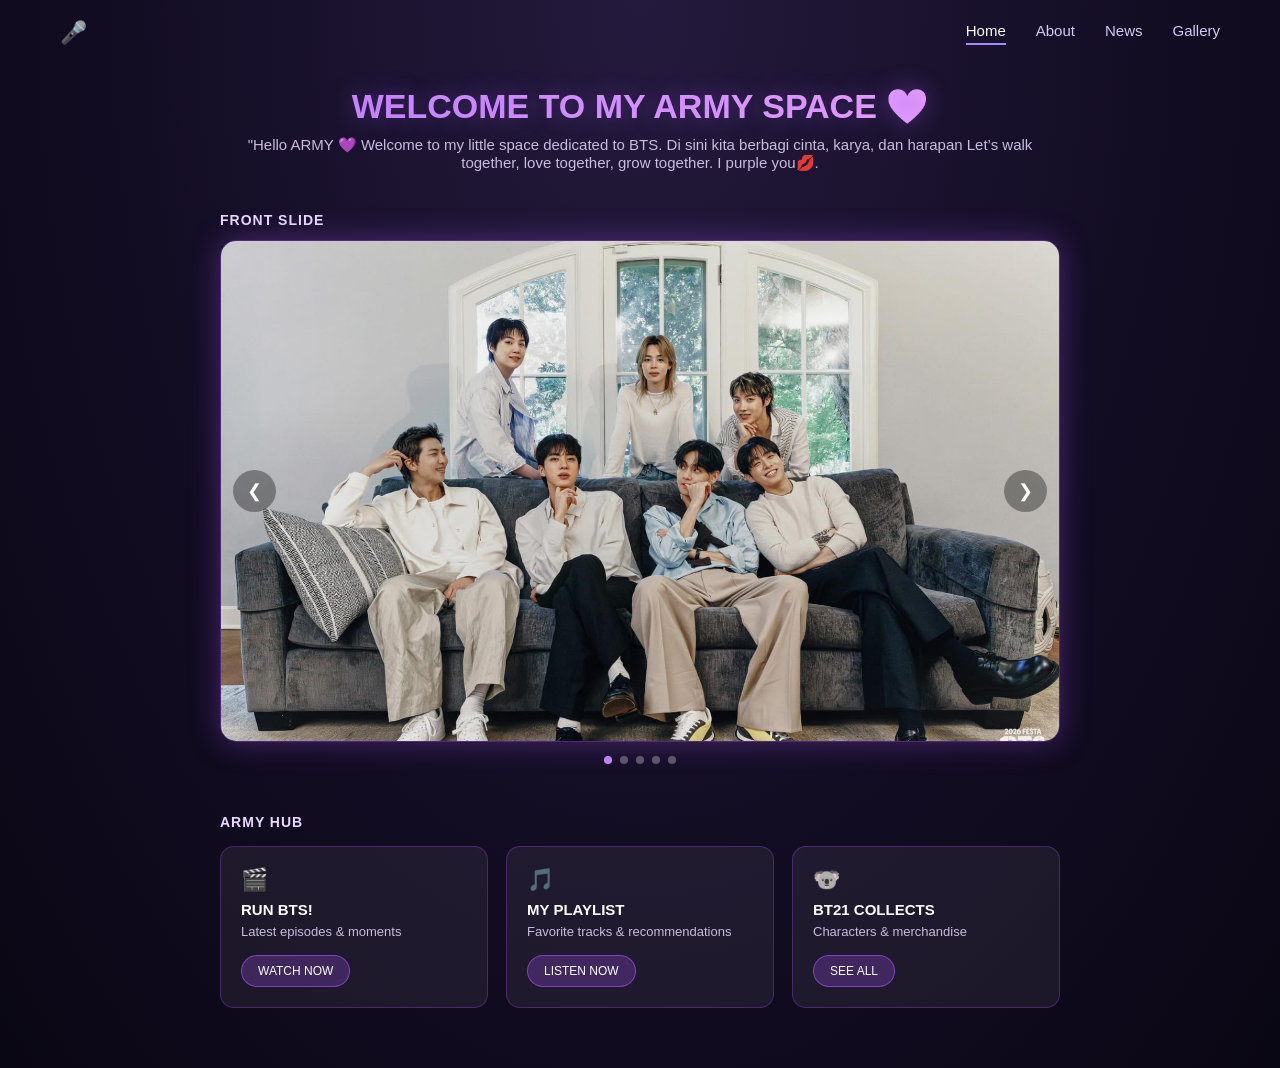
==== index.html @ 941690b8 "Add files via upload" ====
<!DOCTYPE html>
<html lang="id">
<head>
<meta charset="UTF-8">
<meta name="viewport" content="width=device-width, initial-scale=1.0">
<title>My ARMY Space</title>
<link rel="stylesheet" href="style.css">
</head>
<body>

  <!-- NAVBAR -->
  <header class="navbar">
    <div class="logo">🎤</div>
    <nav class="nav-links">
      <a href="index.html" class="active">Home</a>
      <a href="about.html">About</a>
      <a href="#">News</a>
      <a href="gallery.html">Gallery</a>
    </nav>
  </header>

  <!-- MAIN CONTENT -->
  <main class="container">

    <!-- HERO / TITLE -->
    <section class="hero">
      <h1>WELCOME TO MY ARMY SPACE <span>💜</span></h1>
      <p class="subtitle">"Hello ARMY 💜  
Welcome to my little space dedicated to BTS.  
 Di sini kita berbagi cinta, karya, dan harapan
Let’s walk together, love together, grow together.  
I purple you💋.</p>
    </section>

    <!-- SLIDER -->
    <section class="slider-section">
      <div class="slider-header">
        <h3>FRONT SLIDE</h3>
      </div>

      <div class="slider" id="slider">
        <button class="arrow arrow-left" id="prevBtn">&#10094;</button>

        <div class="slide-track" id="sliderTrack">
<div class="slide" style="background-image:url('imges/foto1.jpeg'); background-size:cover; background-position:center;"></div>
<div class="slide" style="background-image:url('imges/foto2\ \(2\).jpeg'); background-size:cover; background-position:center;"></div>
<div class="slide" style="background-image:url('imges/foto3.jpeg'); background-size:cover; background-position:center;"></div>
<div class="slide" style="background-image:url('imges/foto4.jpeg'); background-size:cover; background-position:center;"></div>
<div class="slide" style="background-image:url('imges/foto5\ \(2\).jpeg'); background-size:cover; background-position:center;"></div>
        </div>

        <button class="arrow arrow-right" id="nextBtn">&#10095;</button>
      </div>

      <div class="dots" id="dots"></div>
    </section>

    <!-- ARMY HUB -->
    <section class="hub-section">
      <h3>ARMY HUB</h3>
      <div class="hub-cards">

        <div class="card">
          <div class="card-icon">🎬</div>
          <h4>RUN BTS!</h4>
          <p>Latest episodes & moments</p>
          <button class="btn">WATCH NOW</button>
        </div>

        <div class="card">
          <div class="card-icon">🎵</div>
          <h4>MY PLAYLIST</h4>
          <p>Favorite tracks & recommendations</p>
          <button class="btn">LISTEN NOW</button>
        </div>

        <div class="card">
          <div class="card-icon">🐨</div>
          <h4>BT21 COLLECTS</h4>
          <p>Characters & merchandise</p>
          <button class="btn">SEE ALL</button>
        </div>

      </div>
    </section>

  </main>

  <script src="script.js"></script>
</body>
</html>
---- style.css ----
* {
  margin: 0;
  padding: 0;
  box-sizing: border-box;
  font-family: 'Segoe UI', Tahoma, sans-serif;
}

body {
  background: radial-gradient(ellipse at top, #241a3d 0%, #120c22 60%, #0a0714 100%);
  color: #fff;
  min-height: 100vh;
}

/* NAVBAR */
.navbar {
  display: flex;
  align-items: center;
  justify-content: space-between;
  padding: 20px 60px;
}

.logo {
  font-size: 22px;
}

.nav-links {
  display: flex;
  gap: 30px;
}

.nav-links a {
  color: #d4c9f0;
  text-decoration: none;
  font-size: 15px;
  transition: color 0.2s;
}

.nav-links a:hover,
.nav-links a.active {
  color: #fff;
  border-bottom: 2px solid #a78bfa;
  padding-bottom: 4px;
}

/* CONTAINER */
.container {
  max-width: 900px;
  margin: 0 auto;
  padding: 20px 30px 60px;
}

/* HERO */
.hero {
  text-align: center;
  margin-bottom: 40px;
}

.hero h1 {
  font-size: 34px;
  background: linear-gradient(90deg, #c084fc, #f0abfc);
  -webkit-background-clip: text;
  background-clip: text;
  color: transparent;
  text-shadow: 0 0 25px rgba(168, 85, 247, 0.4);
}

.subtitle {
  margin-top: 10px;
  color: #c9bce0;
  font-size: 15px;
}

/* MUSIC PLAYER */
.music-player {
  margin-bottom: 30px;
}

.player-box {
  display: flex;
  align-items: center;
  justify-content: space-between;
  background: rgba(255,255,255,0.06);
  border: 1px solid rgba(168, 85, 247, 0.35);
  border-radius: 50px;
  padding: 10px 20px;
  max-width: 400px;
  margin: 0 auto;
}

.player-info {
  display: flex;
  align-items: center;
  gap: 12px;
}

.music-icon {
  font-size: 20px;
}

.music-cover {
  width: 36px;
  height: 36px;
  border-radius: 50%;
  object-fit: cover;
  border: 1px solid rgba(168, 85, 247, 0.5);
}

.song-title {
  font-size: 13px;
  font-weight: bold;
  color: #f0e6ff;
}

.song-artist {
  font-size: 11px;
  color: #c9bce0;
}

.play-btn {
  background: rgba(168, 85, 247, 0.5);
  border: none;
  color: #fff;
  width: 34px;
  height: 34px;
  border-radius: 50%;
  cursor: pointer;
  font-size: 13px;
  transition: background 0.2s;
}

.play-btn:hover {
  background: rgba(168, 85, 247, 0.8);
}

/* SLIDER */
.slider-header h3 {
  letter-spacing: 1px;
  color: #e9d8ff;
  margin-bottom: 12px;
  font-size: 14px;
}

.slider {
  position: relative;
  border-radius: 16px;
  overflow: hidden;
  box-shadow: 0 0 30px rgba(168, 85, 247, 0.35);
  border: 1px solid rgba(168, 85, 247, 0.4);
}

.slide-track {
  display: flex;
  transition: transform 0.5s ease-in-out;
}

.slide {
  min-width: 100%;
  height: 500px;
  display: flex;
  align-items: center;
  justify-content: center;
  font-size: 20px;
  font-weight: bold;
  color: rgba(255,255,255,0.85);
  overflow: hidden;
  background-size: cover;
  background-position: center;
}

.slide img {
  width: 100%;
  height: 100%;
  object-fit: cover;
  display: block;
}

.arrow {
  position: absolute;
  top: 50%;
  transform: translateY(-50%);
  background: rgba(0,0,0,0.35);
  border: none;
  color: #fff;
  font-size: 18px;
  padding: 10px 14px;
  cursor: pointer;
  border-radius: 50%;
  z-index: 5;
}

.arrow-left { left: 12px; }
.arrow-right { right: 12px; }
.arrow:hover { background: rgba(0,0,0,0.6); }

.dots {
  display: flex;
  justify-content: center;
  gap: 8px;
  margin-top: 14px;
}

.dot {
  width: 8px;
  height: 8px;
  border-radius: 50%;
  background: rgba(255,255,255,0.3);
  cursor: pointer;
  transition: background 0.2s;
}

.dot.active {
  background: #c084fc;
}

/* HUB */
.hub-section {
  margin-top: 50px;
}

.hub-section > h3 {
  color: #e9d8ff;
  letter-spacing: 1px;
  margin-bottom: 16px;
  font-size: 14px;
}

.hub-cards {
  display: grid;
  grid-template-columns: repeat(3, 1fr);
  gap: 18px;
}

.card {
  background: rgba(255,255,255,0.06);
  border: 1px solid rgba(168, 85, 247, 0.3);
  border-radius: 14px;
  padding: 20px;
  text-align: left;
}

.card-icon {
  font-size: 22px;
  margin-bottom: 8px;
}

.card h4 {
  font-size: 15px;
  margin-bottom: 6px;
}

.card p {
  font-size: 13px;
  color: #c9bce0;
  margin-bottom: 16px;
}

.btn {
  background: rgba(168, 85, 247, 0.25);
  border: 1px solid rgba(168, 85, 247, 0.6);
  color: #fff;
  padding: 8px 16px;
  border-radius: 20px;
  font-size: 12px;
  cursor: pointer;
  transition: background 0.2s;
}

.btn:hover {
  background: rgba(168, 85, 247, 0.5);
}

/* ABOUT PAGE */
.about-card {
  background: rgba(255,255,255,0.06);
  border: 1px solid rgba(168, 85, 247, 0.3);
  border-radius: 16px;
  padding: 30px;
  text-align: center;
  margin-bottom: 30px;
}

.about-avatar {
  font-size: 40px;
  margin-bottom: 10px;
}

.about-card h3 {
  color: #e9d8ff;
  margin-bottom: 10px;
}

.about-card p {
  color: #c9bce0;
  font-size: 14px;
  line-height: 1.7;
  max-width: 560px;
  margin: 0 auto;
}

.about-grid {
  display: grid;
  grid-template-columns: repeat(3, 1fr);
  gap: 18px;
}

.about-item {
  background: rgba(255,255,255,0.05);
  border: 1px solid rgba(168, 85, 247, 0.25);
  border-radius: 14px;
  padding: 18px;
}

.about-item h4 {
  font-size: 14px;
  color: #f0e6ff;
  margin-bottom: 8px;
}

.about-item p {
  font-size: 13px;
  color: #c9bce0;
  line-height: 1.5;
}

/* GALLERY PAGE */
.filter-tabs {
  display: flex;
  gap: 10px;
  justify-content: center;
  margin-bottom: 24px;
  flex-wrap: wrap;
}

.tab {
  background: transparent;
  border: 1px solid rgba(168, 85, 247, 0.4);
  color: #d4c9f0;
  padding: 8px 18px;
  border-radius: 20px;
  font-size: 13px;
  cursor: pointer;
  transition: 0.2s;
}

.tab:hover {
  background: rgba(168, 85, 247, 0.2);
}

.tab.active {
  background: rgba(168, 85, 247, 0.5);
  color: #fff;
}

.gallery-grid {
  display: grid;
  grid-template-columns: repeat(3, 1fr);
  gap: 16px;
}

.gallery-item {
  height: 160px;
  border-radius: 14px;
  display: flex;
  align-items: center;
  justify-content: center;
  font-weight: bold;
  color: rgba(255,255,255,0.85);
  border: 1px solid rgba(168, 85, 247, 0.3);
  transition: transform 0.2s;
  overflow: hidden;
  background-size: cover;
  background-position: center;
}

.gallery-item img {
  width: 100%;
  height: 100%;
  object-fit: cover;
  display: block;
}

.gallery-item:hover {
  transform: scale(1.03);
}

.gallery-item.hidden {
  display: none;
}

/* RESPONSIVE */
@media (max-width: 700px) {
  .navbar { padding: 16px 20px; }
  .nav-links { gap: 16px; font-size: 13px; }
  .hub-cards { grid-template-columns: 1fr; }
  .about-grid { grid-template-columns: 1fr; }
  .gallery-grid { grid-template-columns: repeat(2, 1fr); }
  .hero h1 { font-size: 24px; }
}
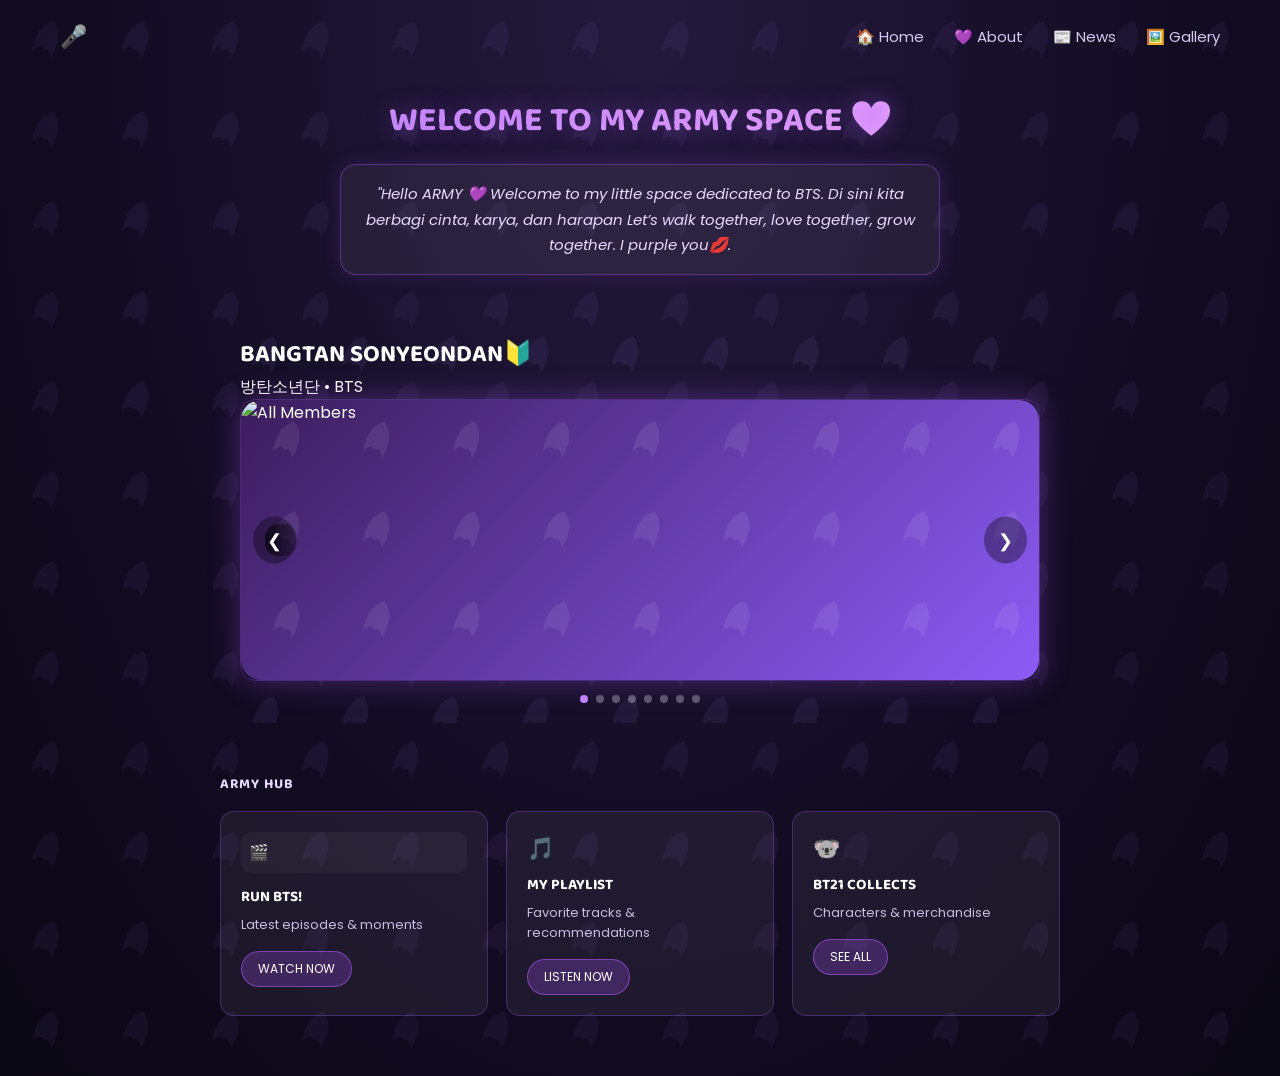
==== commit 2f4ec5ab: "welome ARMY SPACE lope you A GAIN" ====
--- a/index.html
+++ b/index.html
@@ -4,6 +4,8 @@
 <meta charset="UTF-8">
 <meta name="viewport" content="width=device-width, initial-scale=1.0">
 <title>My ARMY Space</title>
+<link rel="preconnect" href="https://fonts.googleapis.com">
+<link href="https://fonts.googleapis.com/css2?family=Baloo+2:wght@600;800&family=Poppins:wght@300;400;600&display=swap" rel="stylesheet">
 <link rel="stylesheet" href="style.css">
 </head>
 <body>
@@ -12,11 +14,11 @@
   <header class="navbar">
     <div class="logo">🎤</div>
     <nav class="nav-links">
-      <a href="index.html" class="active">Home</a>
-      <a href="about.html">About</a>
-      <a href="#">News</a>
-      <a href="gallery.html">Gallery</a>
-    </nav>
+  <a href="index.html">🏠 Home</a>
+  <a href="about.html">💜 About</a>
+  <a href="#">📰 News</a>
+  <a href="gallery.html">🖼️ Gallery</a>
+</nav>
   </header>
 
   <!-- MAIN CONTENT -->
@@ -31,23 +33,60 @@
 Let’s walk together, love together, grow together.  
 I purple you💋.</p>
     </section>
-
+        
     <!-- SLIDER -->
     <section class="slider-section">
       <div class="slider-header">
-        <h3>FRONT SLIDE</h3>
+      <h2>BANGTAN SONYEONDAN🔰</h2>
+<p>방탄소년단 • BTS</p>
       </div>
 
       <div class="slider" id="slider">
         <button class="arrow arrow-left" id="prevBtn">&#10094;</button>
 
-        <div class="slide-track" id="sliderTrack">
-<div class="slide" style="background-image:url('imges/foto1.jpeg'); background-size:cover; background-position:center;"></div>
-<div class="slide" style="background-image:url('imges/foto2\ \(2\).jpeg'); background-size:cover; background-position:center;"></div>
-<div class="slide" style="background-image:url('imges/foto3.jpeg'); background-size:cover; background-position:center;"></div>
-<div class="slide" style="background-image:url('imges/foto4.jpeg'); background-size:cover; background-position:center;"></div>
-<div class="slide" style="background-image:url('imges/foto5\ \(2\).jpeg'); background-size:cover; background-position:center;"></div>
-        </div>
+       <div class="slide-track" id="sliderTrack">
+
+  <div class="slide" style="background: linear-gradient(135deg,#3b1d5c,#8b5cf6);">
+    <div class="slide-text"></div>
+    <img src="images/slide2.jpeg" class="slide-photo" alt="All Members">
+  </div>
+
+  <div class="slide" style="background: linear-gradient(135deg,#5b21b6,#c084fc);">
+    <div class="slide-text"></div>
+    <img src="images/rm.jpeg" class="slide-photo" alt="RM">
+  </div>
+
+  <div class="slide" style="background: linear-gradient(135deg,#312e81,#8b2283);">
+    <div class="slide-text"></div>
+    <img src="images/jin.jpeg" class="slide-photo" alt="Jin">
+  </div>
+
+  <div class="slide" style="background: linear-gradient(135deg,#4c1d95,#e9d5ff);">
+    <div class="slide-text"></div>
+    <img src="images/suga.jpeg" class="slide-photo" alt="Suga">
+  </div>
+
+  <div class="slide" style="background: linear-gradient(135deg,#6d28d9,#c4b5fd);">
+    <div class="slide-text"></div>
+    <img src="images/jhp.jpeg" class="slide-photo" alt="J-Hope">
+  </div>
+
+  <div class="slide" style="background: linear-gradient(135deg,#41253a,#ddd6fe);">
+    <div class="slide-text"></div>
+    <img src="images/jmn.jpeg" class="slide-photo" alt="Jimin">
+  </div>
+
+  <div class="slide" style="background: linear-gradient(135deg,#5b21b6,#e9d5ff);">
+    <div class="slide-text"></div>
+    <img src="images/v.jpeg" class="slide-photo" alt="V">
+  </div>
+
+  <div class="slide" style="background: linear-gradient(135deg,#3b0764,#c084fc);">
+    <div class="slide-text"></div>
+    <img src="images/jk.jpeg" class="slide-photo" alt="Jungkook">
+  </div>
+
+</div>
 
         <button class="arrow arrow-right" id="nextBtn">&#10095;</button>
       </div>
@@ -59,26 +98,28 @@
     <section class="hub-section">
       <h3>ARMY HUB</h3>
       <div class="hub-cards">
-
-        <div class="card">
-          <div class="card-icon">🎬</div>
-          <h4>RUN BTS!</h4>
-          <p>Latest episodes & moments</p>
-          <button class="btn">WATCH NOW</button>
-        </div>
-
+        
+<div class="card">
+  <a href="run-bts.html" class="channel-row">
+    🎬
+  </a>
+  <h4>RUN BTS!</h4>
+  <p>Latest episodes & moments</p>
+  <a href="run-bts.html" class="btn">WATCH NOW</a>
+</div>
+        
         <div class="card">
           <div class="card-icon">🎵</div>
           <h4>MY PLAYLIST</h4>
           <p>Favorite tracks & recommendations</p>
-          <button class="btn">LISTEN NOW</button>
+          <a href="playlist.html" class="btn">LISTEN NOW</a>
         </div>
 
         <div class="card">
           <div class="card-icon">🐨</div>
           <h4>BT21 COLLECTS</h4>
           <p>Characters & merchandise</p>
-          <button class="btn">SEE ALL</button>
+          <a href="bt21.html" class="btn">SEE ALL</a>
         </div>
 
       </div>
--- a/style.css
+++ b/style.css
@@ -2,11 +2,18 @@
   margin: 0;
   padding: 0;
   box-sizing: border-box;
-  font-family: 'Segoe UI', Tahoma, sans-serif;
+  font-family: 'Poppins', sans-serif;
+}
+
+h1, h2, h3, h4 {
+  font-family: 'Baloo 2', cursive;
 }
 
 body {
-  background: radial-gradient(ellipse at top, #241a3d 0%, #120c22 60%, #0a0714 100%);
+  background:
+    url("data:image/svg+xml,%3Csvg xmlns='http://www.w3.org/2000/svg' width='90' height='90'%3E%3Cg transform='rotate(20 45 45)' fill='%23a78bfa' fill-opacity='0.06'%3E%3Cpath d='M45 20 Q60 30 55 55 Q50 45 45 50 Q40 45 35 55 Q30 30 45 20Z'/%3E%3C/g%3E%3C/svg%3E"),
+    radial-gradient(ellipse at top, #241a3d 0%, #120c22 60%, #0a0714 100%);
+  background-repeat: repeat, no-repeat;
   color: #fff;
   min-height: 100vh;
 }
@@ -56,6 +63,7 @@
 }
 
 .hero h1 {
+  font-family: 'Baloo 2', sans-serif;
   font-size: 34px;
   background: linear-gradient(90deg, #c084fc, #f0abfc);
   -webkit-background-clip: text;
@@ -65,72 +73,131 @@
 }
 
 .subtitle {
-  margin-top: 10px;
-  color: #c9bce0;
+  margin-top: 16px;
+  color: #e9d8ff;
   font-size: 15px;
+  font-style: italic;
+  font-family: 'Poppins', sans-serif;
+  background: rgba(255, 255, 255, 0.06);
+  border: 1px solid rgba(168, 85, 247, 0.35);
+  border-radius: 16px;
+  padding: 16px 24px;
+  max-width: 600px;
+  margin-left: auto;
+  margin-right: auto;
+  line-height: 1.7;
+  box-shadow: 0 0 20px rgba(168, 85, 247, 0.15);
 }
 
 /* MUSIC PLAYER */
 .music-player {
   margin-bottom: 30px;
+  display: grid;
+  grid-template-columns: repeat(2, 1fr);
+  gap: 20px;
 }
 
 .player-box {
   display: flex;
-  align-items: center;
-  justify-content: space-between;
+  flex-direction: column;
+  align-items: center;
+  text-align: center;
   background: rgba(255,255,255,0.06);
   border: 1px solid rgba(168, 85, 247, 0.35);
-  border-radius: 50px;
-  padding: 10px 20px;
-  max-width: 400px;
-  margin: 0 auto;
-}
-
-.player-info {
-  display: flex;
-  align-items: center;
-  gap: 12px;
-}
-
-.music-icon {
-  font-size: 20px;
+  border-radius: 20px;
+  padding: 20px;
 }
 
 .music-cover {
-  width: 36px;
-  height: 36px;
-  border-radius: 50%;
+  width: 100%;
+  aspect-ratio: 1 / 1;
   object-fit: cover;
-  border: 1px solid rgba(168, 85, 247, 0.5);
+  border-radius: 14px;
+  margin-bottom: 14px;
+  box-shadow: 0 0 20px rgba(168, 85, 247, 0.3);
+}
+
+.player-details {
+  margin-bottom: 10px;
 }
 
 .song-title {
-  font-size: 13px;
+  font-size: 15px;
   font-weight: bold;
   color: #f0e6ff;
 }
 
 .song-artist {
-  font-size: 11px;
+  font-size: 12px;
   color: #c9bce0;
+  margin-top: 2px;
+}
+
+.progress-row {
+  display: flex;
+  align-items: center;
+  gap: 8px;
+  width: 100%;
+  margin-bottom: 14px;
+}
+
+.time-current,
+.time-remaining {
+  font-size: 10px;
+  color: #c9bce0;
+  min-width: 30px;
+}
+
+.progress-bar {
+  flex: 1;
+  height: 4px;
+  background: rgba(255,255,255,0.15);
+  border-radius: 4px;
+  overflow: hidden;
+}
+
+.progress-fill {
+  height: 100%;
+  width: 0%;
+  background: #c084fc;
+  border-radius: 4px;
+}
+
+.player-controls {
+  display: flex;
+  align-items: center;
+  justify-content: center;
+  gap: 18px;
+}
+
+.ctrl-btn {
+  background: transparent;
+  border: none;
+  color: #d4c9f0;
+  font-size: 16px;
+  cursor: pointer;
 }
 
 .play-btn {
-  background: rgba(168, 85, 247, 0.5);
+  background: rgba(168, 85, 247, 0.6);
   border: none;
   color: #fff;
-  width: 34px;
-  height: 34px;
+  width: 42px;
+  height: 42px;
   border-radius: 50%;
   cursor: pointer;
-  font-size: 13px;
+  font-size: 15px;
   transition: background 0.2s;
 }
 
 .play-btn:hover {
-  background: rgba(168, 85, 247, 0.8);
-}
+  background: rgba(168, 85, 247, 0.85);
+}
+
+@media (max-width: 700px) {
+  .music-player { grid-template-columns: 1fr; }
+}
+
 
 /* SLIDER */
 .slider-header h3 {
@@ -153,19 +220,6 @@
   transition: transform 0.5s ease-in-out;
 }
 
-.slide {
-  min-width: 100%;
-  height: 500px;
-  display: flex;
-  align-items: center;
-  justify-content: center;
-  font-size: 20px;
-  font-weight: bold;
-  color: rgba(255,255,255,0.85);
-  overflow: hidden;
-  background-size: cover;
-  background-position: center;
-}
 
 .slide img {
   width: 100%;
@@ -263,6 +317,8 @@
   font-size: 12px;
   cursor: pointer;
   transition: background 0.2s;
+  display: inline-block;
+  text-decoration: none;
 }
 
 .btn:hover {
@@ -387,6 +443,192 @@
   display: none;
 }
 
+.gallery-footer {
+  text-align: center;
+  margin-top: 50px;
+  padding: 30px 20px;
+  color: #c7b6c0;
+  font-size: 20px;
+  line-height: 1.8;
+  font-style: italic;
+  border-top: 1px solid rgba(58, 15, 28, 0.2); /* garis ungu tipis */
+}
+
+.gallery-footer p {
+  margin: 0;
+}
+
+/* CHANNEL ROW (RUN BTS) */
+.channel-row {
+  display: flex;
+  align-items: center;
+  gap: 10px;
+  text-decoration: none;
+  color: #fff;
+  margin-bottom: 12px;
+  padding: 8px;
+  border-radius: 10px;
+  background: rgba(255,255,255,0.04);
+  transition: background 0.2s;
+}
+
+.channel-row:hover {
+  background: rgba(255,255,255,0.09);
+}
+
+.channel-avatar {
+  width: 32px;
+  height: 32px;
+  border-radius: 50%;
+  background: #ff0000;
+  display: flex;
+  align-items: center;
+  justify-content: center;
+  font-size: 12px;
+  flex-shrink: 0;
+}
+
+.channel-name {
+  font-size: 12px;
+  font-weight: bold;
+}
+
+.channel-sub {
+  font-size: 10px;
+  color: #c9bce0;
+}
+
+/* BT21 GRID */
+.bt21-grid {
+  display: grid;
+  grid-template-columns: repeat(4, 1fr);
+  gap: 16px;
+  margin-bottom: 20px;
+}
+
+.bt21-card {
+  background: rgba(255,255,255,0.06);
+  border: 1px solid rgba(168, 85, 247, 0.3);
+  border-radius: 14px;
+  padding: 20px 10px;
+  text-align: center;
+  text-decoration: none;
+  color: #fff;
+  transition: transform 0.2s, background 0.2s;
+}
+
+.bt21-card:hover {
+  transform: translateY(-4px);
+  background: rgba(168, 85, 247, 0.15);
+}
+
+.bt21-icon {
+  width: 60px;
+  height: 60px;
+  object-fit: cover;
+  border-radius: 50%;
+  margin-bottom: 8px;
+  border: 2px solid rgba(168, 85, 247, 0.4);
+}
+
+.bt21-card-van {
+  grid-column: 1 / -1;
+  padding: 28px 10px;
+}
+
+.bt21-card-van .bt21-icon {
+  width: 90px;
+  height: 90px;
+}
+
+.bt21-card-van .bt21-name {
+  font-size: 18px;
+}
+
+.bt21-name {
+  font-weight: bold;
+  font-size: 14px;
+}
+
+.bt21-owner {
+  font-size: 11px;
+  color: #c9bce0;
+  margin-top: 2px;
+}
+
+.bt21-note {
+  font-size: 12px;
+  color: #a99bc4;
+  text-align: center;
+  font-style: italic;
+}
+
+/* VIDEO LIST (RUN BTS) */
+.channel-row-big {
+  display: flex;
+  align-items: center;
+  gap: 12px;
+  margin-bottom: 20px;
+  padding: 12px;
+  background: rgba(255,255,255,0.05);
+  border-radius: 14px;
+}
+
+.channel-row-big .channel-avatar {
+  width: 44px;
+  height: 44px;
+  font-size: 16px;
+}
+
+.channel-row-big .channel-name {
+  font-size: 15px;
+}
+
+.video-item {
+  display: flex;
+  align-items: center;
+  gap: 14px;
+  background: rgba(255,255,255,0.05);
+  border: 1px solid rgba(168, 85, 247, 0.25);
+  border-radius: 12px;
+  padding: 12px;
+  margin-bottom: 12px;
+  text-decoration: none;
+  color: #fff;
+  transition: background 0.2s;
+}
+
+.video-item:hover {
+  background: rgba(168, 85, 247, 0.15);
+}
+
+.video-thumb {
+  width: 60px;
+  height: 60px;
+  background: rgba(168, 85, 247, 0.2);
+  border-radius: 10px;
+  display: flex;
+  align-items: center;
+  justify-content: center;
+  font-size: 22px;
+  flex-shrink: 0;
+}
+
+.video-title {
+  font-size: 14px;
+  font-weight: bold;
+  margin-bottom: 3px;
+}
+
+.video-channel {
+  font-size: 12px;
+  color: #c9bce0;
+}
+
+@media (max-width: 700px) {
+  .bt21-grid { grid-template-columns: repeat(2, 1fr); }
+}
+
 /* RESPONSIVE */
 @media (max-width: 700px) {
   .navbar { padding: 16px 20px; }
@@ -395,4 +637,162 @@
   .about-grid { grid-template-columns: 1fr; }
   .gallery-grid { grid-template-columns: repeat(2, 1fr); }
   .hero h1 { font-size: 24px; }
+}
+
+/* BT21 MODAL GALLERY */
+.bt21-modal {
+  display: none;
+  position: fixed;
+  top: 0; left: 0;
+  width: 100%; height: 100%;
+  background: rgba(0,0,0,0.75);
+  z-index: 999;
+  align-items: center;
+  justify-content: center;
+}
+
+.bt21-modal.active {
+  display: flex;
+}
+
+.bt21-modal-content {
+  background: #1a1330;
+  border: 1px solid rgba(168, 85, 247, 0.4);
+  border-radius: 20px;
+  padding: 30px;
+  max-width: 500px;
+  width: 90%;
+  max-height: 80vh;
+  overflow-y: auto;
+  text-align: center;
+  position: relative;
+}
+
+.bt21-modal-close {
+  position: absolute;
+  top: 14px;
+  right: 14px;
+  background: rgba(255,255,255,0.1);
+  border: none;
+  color: #fff;
+  width: 30px;
+  height: 30px;
+  border-radius: 50%;
+  cursor: pointer;
+  font-size: 14px;
+}
+
+#bt21ModalName {
+  color: #e9d8ff;
+  margin-bottom: 16px;
+  font-size: 20px;
+}
+
+.bt21-modal-gallery {
+  display: grid;
+  grid-template-columns: repeat(3, 1fr);
+  gap: 10px;
+  margin-bottom: 20px;
+}
+
+.bt21-modal-gallery img {
+  width: 100%;
+  height: 100px;
+  object-fit: cover;
+  border-radius: 10px;
+}
+
+.bt21-modal-empty {
+  color: #a99bc4;
+  font-size: 13px;
+  font-style: italic;
+  margin-bottom: 20px;
+}
+
+/* SLIDER CARD STYLE */
+.slide {
+  position: relative;
+  display: flex;
+  align-items: center;
+  min-height: 280px;
+  border-radius: 20px;
+  overflow: hidden;
+  padding: 24px;
+  flex: 0 0 100%;
+  width: 100%;
+}
+
+.slide-photo {
+  position: absolute;
+  top: 0;
+  right: 0;
+  bottom: 0;
+  left: 0;
+  width: 100%;
+  height: 100%;
+  object-fit: cover;
+  z-index: 1;
+}
+
+.slide::before {
+  content: "";
+  position: absolute;
+  inset: 0;
+  background: url("data:image/svg+xml,%3Csvg xmlns='http://www.w3.org/2000/svg' width='90' height='90'%3E%3Cg transform='rotate(20 45 45)' fill='%23ffffff' fill-opacity='0.08'%3E%3Cpath d='M45 20 Q60 30 55 55 Q50 45 45 50 Q40 45 35 55 Q30 30 45 20Z'/%3E%3C/g%3E%3C/svg%3E");
+  background-repeat: repeat;
+  z-index: 0;
+  pointer-events: none;
+}
+
+.slide-text {
+  position: relative;
+  z-index: 2;
+  max-width: 58%;
+  color: #35033a;
+  background: linear-gradient(to right, rgba(15,8,28,0.85), rgba(15,8,28,0.2));
+  padding: 16px;
+  border-radius: 14px;
+}
+
+.slide-text h2 {
+  font-size: 28px;
+  letter-spacing: 1px;
+  margin-bottom: 8px;
+  color: #7a3c6b;
+  text-shadow: 0 2px 10px rgba(0,0,0,0.4);
+  position: relative;
+  display: inline-block;
+}
+
+.slide-text h2::after {
+  content: "";
+  display: block;
+  width: 40px;
+  height: 3px;
+  background: #3b0935;
+  border-radius: 3px;
+  margin-top: 6px;
+  opacity: 0.8;
+}
+
+.slide-text p {
+  font-size: 13px;
+  line-height: 1.5;
+  color: rgba(139, 76, 115, 0.9);
+  margin-bottom: 10px;
+}
+
+.slide-link {
+  font-size: 12px;
+  font-weight: bold;
+  color: #fff;
+  text-decoration: underline;
+}
+
+.slider-section {
+  background:
+    url("data:image/svg+xml,%3Csvg xmlns='http://www.w3.org/2000/svg' width='90' height='90'%3E%3Cg transform='rotate(20 45 45)' fill='%23a78bfa' fill-opacity='0.08'%3E%3Cpath d='M45 20 Q60 30 55 55 Q50 45 45 50 Q40 45 35 55 Q30 30 45 20Z'/%3E%3C/g%3E%3C/svg%3E");
+  background-repeat: repeat;
+  border-radius: 20px;
+  padding: 20px;
 }
